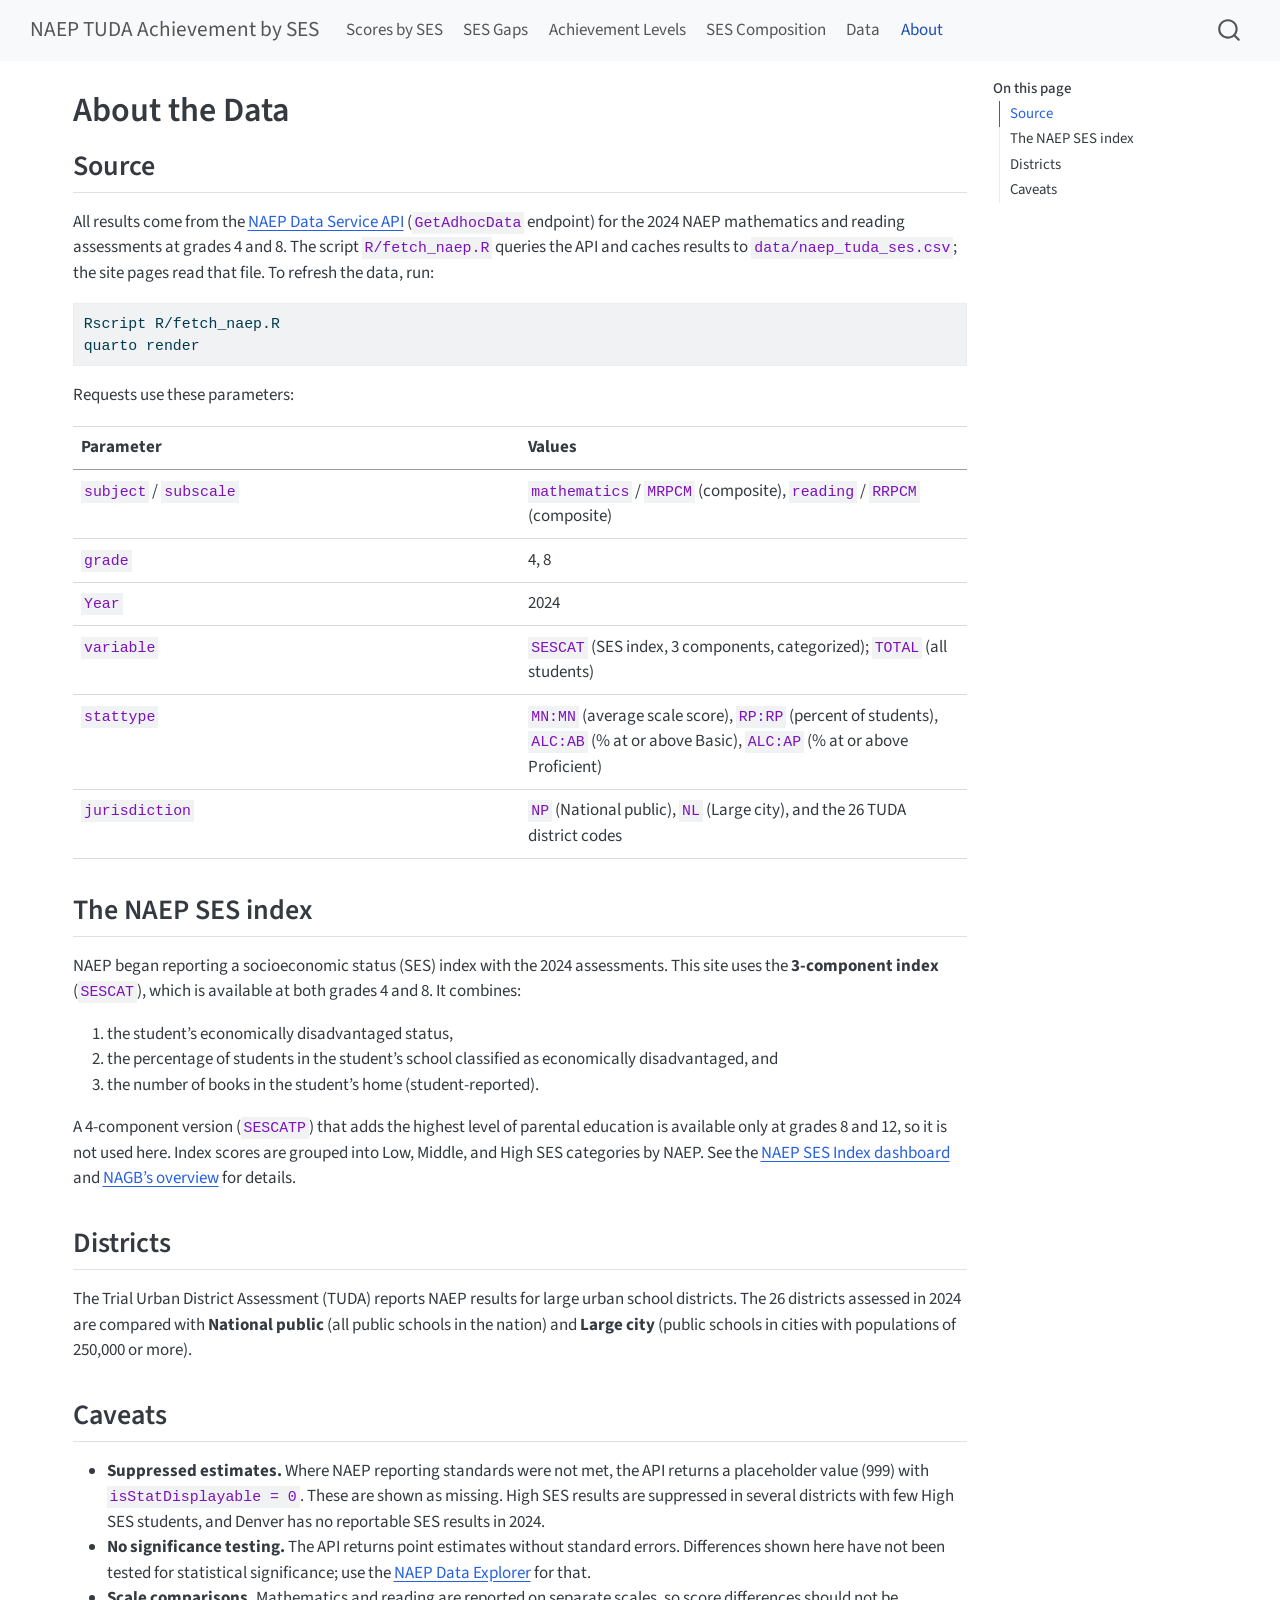
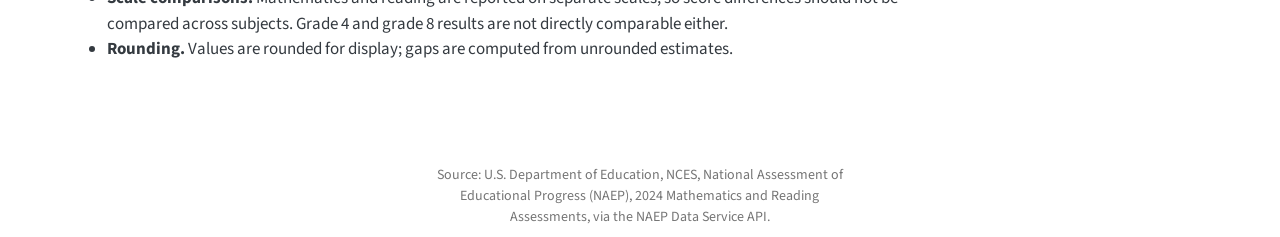
==== about.html @ d7915220 "Built site for gh-pages" ====
<!DOCTYPE html>
<html xmlns="http://www.w3.org/1999/xhtml" lang="en" xml:lang="en"><head>

<meta charset="utf-8">
<meta name="generator" content="quarto-1.10.18">

<meta name="viewport" content="width=device-width, initial-scale=1.0, user-scalable=yes">


<title>About the Data – NAEP TUDA Achievement by SES</title>
<style>
/* Default styles provided by pandoc.
** See https://pandoc.org/MANUAL.html#variables-for-html for config info.
*/
span.smallcaps{font-variant: small-caps;}
div.columns{display: flex; gap: 1.5em;}
div.column{flex: auto;}
@media screen {
div.columns{gap: min(4vw, 1.5em);}
div.column{overflow-x: auto;}
}
div.hanging-indent{margin-left: 1.5em; text-indent: -1.5em;}
ul.task-list{list-style: none;}
ul.task-list li input[type="checkbox"] {
  width: 0.8em;
  margin: 0 0.8em 0.2em -1em; /* quarto-specific, see https://github.com/quarto-dev/quarto-cli/issues/4556 */ 
  vertical-align: middle;
}
/* CSS for syntax highlighting */
html { -webkit-text-size-adjust: 100%; }
pre > code.sourceCode { white-space: pre; position: relative; }
pre > code.sourceCode > span { display: inline-block; line-height: 1.25; }
pre > code.sourceCode > span:empty { height: 1.2em; }
.sourceCode { overflow: visible; }
code.sourceCode > span { color: inherit; text-decoration: inherit; }
div.sourceCode { margin: 1em 0; }
pre.sourceCode { margin: 0; }
@media screen {
div.sourceCode { overflow: auto; }
}
@media print {
pre > code.sourceCode { white-space: pre-wrap; }
pre > code.sourceCode > span { text-indent: -5em; padding-left: 5em; }
}
pre.numberSource code
  { counter-reset: source-line 0; }
pre.numberSource code > span
  { position: relative; left: -4em; counter-increment: source-line; }
pre.numberSource code > span > a:first-child::before
  { content: counter(source-line);
    position: relative; left: -1em; text-align: right; vertical-align: baseline;
    border: none; display: inline-block;
    -webkit-touch-callout: none; -webkit-user-select: none;
    -khtml-user-select: none; -moz-user-select: none;
    -ms-user-select: none; user-select: none;
    padding: 0 4px; width: 4em;
  }
pre.numberSource { margin-left: 3em;  padding-left: 4px; }
div.sourceCode
  {   }
@media screen {
pre > code.sourceCode > span > a:first-child::before { text-decoration: underline; }
}
</style>


<script src="site_libs/quarto-nav/quarto-nav.js"></script>
<script src="site_libs/quarto-nav/headroom.min.js"></script>
<script src="site_libs/clipboard/clipboard.min.js"></script>
<script src="site_libs/quarto-search/autocomplete.umd.js"></script>
<script src="site_libs/quarto-search/fuse.min.js"></script>
<script src="site_libs/quarto-search/quarto-search.js"></script>
<meta name="quarto:offset" content="./">
<script src="site_libs/quarto-html/quarto.js" type="module"></script>
<script src="site_libs/quarto-html/tabsets/tabsets.js" type="module"></script>
<script src="site_libs/quarto-html/popper.min.js"></script>
<script src="site_libs/quarto-html/tippy.umd.min.js"></script>
<script src="site_libs/quarto-html/anchor.min.js"></script>
<link href="site_libs/quarto-html/tippy.css" rel="stylesheet">
<link href="site_libs/quarto-html/quarto-syntax-highlighting-64a204ab8560d761af7679ceaba22944.css" rel="stylesheet" id="quarto-text-highlighting-styles">
<script src="site_libs/bootstrap/bootstrap.min.js"></script>
<link href="site_libs/bootstrap/bootstrap-icons.css" rel="stylesheet">
<link href="site_libs/bootstrap/bootstrap-445b8638c3d06994fee0907d791121c4.min.css" rel="stylesheet" append-hash="true" id="quarto-bootstrap" data-mode="light">
<script id="quarto-search-options" type="application/json">{
  "location": "navbar",
  "copy-button": false,
  "collapse-after": 3,
  "panel-placement": "end",
  "type": "overlay",
  "limit": 50,
  "keyboard-shortcut": [
    "f",
    "/",
    "s"
  ],
  "show-item-context": false,
  "language": {
    "search-no-results-text": "No results",
    "search-matching-documents-text": "matching documents",
    "search-copy-link-title": "Copy link to search",
    "search-hide-matches-text": "Hide additional matches",
    "search-more-match-text": "more match in this document",
    "search-more-matches-text": "more matches in this document",
    "search-clear-button-title": "Clear",
    "search-text-placeholder": "",
    "search-detached-cancel-button-title": "Cancel",
    "search-submit-button-title": "Submit",
    "search-label": "Search"
  }
}</script>


<link rel="stylesheet" href="styles.css">
</head>

<body class="nav-fixed quarto-light">

<div id="quarto-search-results"></div>
  <header id="quarto-header" class="headroom fixed-top">
    <nav class="navbar navbar-expand-lg " data-bs-theme="dark">
      <div class="navbar-container container-fluid">
      <div class="navbar-brand-container mx-auto">
    <a class="navbar-brand" href="./index.html">
    <span class="navbar-title">NAEP TUDA Achievement by SES</span>
    </a>
  </div>
            <div id="quarto-search" class="" title="Search"></div>
          <button class="navbar-toggler" type="button" data-bs-toggle="collapse" data-bs-target="#navbarCollapse" aria-controls="navbarCollapse" role="menu" aria-expanded="false" aria-label="Toggle navigation" onclick="if (window.quartoToggleHeadroom) { window.quartoToggleHeadroom(); }">
  <span class="navbar-toggler-icon"></span>
</button>
          <div class="collapse navbar-collapse" id="navbarCollapse">
            <ul class="navbar-nav navbar-nav-scroll me-auto">
  <li class="nav-item">
    <a class="nav-link" href="./index.html"> 
<span class="menu-text">Scores by SES</span></a>
  </li>  
  <li class="nav-item">
    <a class="nav-link" href="./gaps.html"> 
<span class="menu-text">SES Gaps</span></a>
  </li>  
  <li class="nav-item">
    <a class="nav-link" href="./proficiency.html"> 
<span class="menu-text">Achievement Levels</span></a>
  </li>  
  <li class="nav-item">
    <a class="nav-link" href="./composition.html"> 
<span class="menu-text">SES Composition</span></a>
  </li>  
  <li class="nav-item">
    <a class="nav-link" href="./data.html"> 
<span class="menu-text">Data</span></a>
  </li>  
  <li class="nav-item">
    <a class="nav-link active" href="./about.html" aria-current="page"> 
<span class="menu-text">About</span></a>
  </li>  
</ul>
          </div> <!-- /navcollapse -->
            <div class="quarto-navbar-tools">
</div>
      </div> <!-- /container-fluid -->
    </nav>
</header>
<!-- content -->
<div id="quarto-content" class="quarto-container page-columns page-rows-contents page-layout-full page-navbar">
<!-- sidebar -->
<!-- margin-sidebar -->
    <div id="quarto-margin-sidebar" class="sidebar margin-sidebar">
        <nav id="TOC" role="doc-toc" class="toc-active">
    <h2 id="toc-title">On this page</h2>
   
  <ul>
  <li><a href="#source" id="toc-source" class="nav-link active" data-scroll-target="#source">Source</a></li>
  <li><a href="#the-naep-ses-index" id="toc-the-naep-ses-index" class="nav-link" data-scroll-target="#the-naep-ses-index">The NAEP SES index</a></li>
  <li><a href="#districts" id="toc-districts" class="nav-link" data-scroll-target="#districts">Districts</a></li>
  <li><a href="#caveats" id="toc-caveats" class="nav-link" data-scroll-target="#caveats">Caveats</a></li>
  </ul>
</nav>
    </div>
<!-- main -->
<main class="content column-page-left" id="quarto-document-content">

<header id="title-block-header" class="quarto-title-block default">
<div class="quarto-title">
<h1 class="title">About the Data</h1>
</div>



<div class="quarto-title-meta column-page-left">

    
  
    
  </div>
  


</header>


<section id="source" class="level2">
<h2 class="anchored" data-anchor-id="source">Source</h2>
<p>All results come from the <a href="https://www.nationsreportcard.gov/api_documentation.aspx">NAEP Data Service API</a> (<code>GetAdhocData</code> endpoint) for the 2024 NAEP mathematics and reading assessments at grades 4 and 8. The script <code>R/fetch_naep.R</code> queries the API and caches results to <code>data/naep_tuda_ses.csv</code>; the site pages read that file. To refresh the data, run:</p>
<div class="code-copy-outer-scaffold"><div class="sourceCode" id="cb1"><pre class="sourceCode bash code-with-copy"><code class="sourceCode bash"><span id="cb1-1"><a href="#cb1-1" aria-hidden="true" tabindex="-1"></a><span class="ex">Rscript</span> R/fetch_naep.R</span>
<span id="cb1-2"><a href="#cb1-2" aria-hidden="true" tabindex="-1"></a><span class="ex">quarto</span> render</span></code></pre></div><button title="Copy to Clipboard" class="code-copy-button"><i class="bi"></i></button></div>
<p>Requests use these parameters:</p>
<table class="caption-top table">
<colgroup>
<col style="width: 50%">
<col style="width: 50%">
</colgroup>
<thead>
<tr class="header">
<th>Parameter</th>
<th>Values</th>
</tr>
</thead>
<tbody>
<tr class="odd">
<td><code>subject</code> / <code>subscale</code></td>
<td><code>mathematics</code> / <code>MRPCM</code> (composite), <code>reading</code> / <code>RRPCM</code> (composite)</td>
</tr>
<tr class="even">
<td><code>grade</code></td>
<td>4, 8</td>
</tr>
<tr class="odd">
<td><code>Year</code></td>
<td>2024</td>
</tr>
<tr class="even">
<td><code>variable</code></td>
<td><code>SESCAT</code> (SES index, 3 components, categorized); <code>TOTAL</code> (all students)</td>
</tr>
<tr class="odd">
<td><code>stattype</code></td>
<td><code>MN:MN</code> (average scale score), <code>RP:RP</code> (percent of students), <code>ALC:AB</code> (% at or above Basic), <code>ALC:AP</code> (% at or above Proficient)</td>
</tr>
<tr class="even">
<td><code>jurisdiction</code></td>
<td><code>NP</code> (National public), <code>NL</code> (Large city), and the 26 TUDA district codes</td>
</tr>
</tbody>
</table>
</section>
<section id="the-naep-ses-index" class="level2">
<h2 class="anchored" data-anchor-id="the-naep-ses-index">The NAEP SES index</h2>
<p>NAEP began reporting a socioeconomic status (SES) index with the 2024 assessments. This site uses the <strong>3-component index</strong> (<code>SESCAT</code>), which is available at both grades 4 and 8. It combines:</p>
<ol type="1">
<li>the student’s economically disadvantaged status,</li>
<li>the percentage of students in the student’s school classified as economically disadvantaged, and</li>
<li>the number of books in the student’s home (student-reported).</li>
</ol>
<p>A 4-component version (<code>SESCATP</code>) that adds the highest level of parental education is available only at grades 8 and 12, so it is not used here. Index scores are grouped into Low, Middle, and High SES categories by NAEP. See the <a href="https://www.nationsreportcard.gov/dashboards/sesindex/">NAEP SES Index dashboard</a> and <a href="https://nagb.gov/naep/the-2024-nations-report-card/ses-on-nations-report-card.html">NAGB’s overview</a> for details.</p>
</section>
<section id="districts" class="level2">
<h2 class="anchored" data-anchor-id="districts">Districts</h2>
<p>The Trial Urban District Assessment (TUDA) reports NAEP results for large urban school districts. The 26 districts assessed in 2024 are compared with <strong>National public</strong> (all public schools in the nation) and <strong>Large city</strong> (public schools in cities with populations of 250,000 or more).</p>
</section>
<section id="caveats" class="level2">
<h2 class="anchored" data-anchor-id="caveats">Caveats</h2>
<ul>
<li><strong>Suppressed estimates.</strong> Where NAEP reporting standards were not met, the API returns a placeholder value (999) with <code>isStatDisplayable = 0</code>. These are shown as missing. High SES results are suppressed in several districts with few High SES students, and Denver has no reportable SES results in 2024.</li>
<li><strong>No significance testing.</strong> The API returns point estimates without standard errors. Differences shown here have not been tested for statistical significance; use the <a href="https://www.nationsreportcard.gov/ndecore/xplore/NDE">NAEP Data Explorer</a> for that.</li>
<li><strong>Scale comparisons.</strong> Mathematics and reading are reported on separate scales, so score differences should not be compared across subjects. Grade 4 and grade 8 results are not directly comparable either.</li>
<li><strong>Rounding.</strong> Values are rounded for display; gaps are computed from unrounded estimates.</li>
</ul>


</section>

</main> <!-- /main -->
<script id="quarto-html-after-body" type="application/javascript">
  window.document.addEventListener("DOMContentLoaded", function (event) {
    const icon = "";
    const anchorJS = new window.AnchorJS();
    anchorJS.options = {
      placement: 'right',
      icon: icon
    };
    anchorJS.add('.anchored');
    const isCodeAnnotation = (el) => {
      for (const clz of el.classList) {
        if (clz.startsWith('code-annotation-')) {                     
          return true;
        }
      }
      return false;
    }
    const onCopySuccess = function(e) {
      // button target
      const button = e.trigger;
      // don't keep focus
      button.blur();
      // flash "checked"
      button.classList.add('code-copy-button-checked');
      var currentTitle = button.getAttribute("title");
      button.setAttribute("title", "Copied!");
      let tooltip;
      if (window.bootstrap) {
        button.setAttribute("data-bs-toggle", "tooltip");
        button.setAttribute("data-bs-placement", "left");
        button.setAttribute("data-bs-title", "Copied!");
        tooltip = new bootstrap.Tooltip(button, 
          { trigger: "manual", 
            customClass: "code-copy-button-tooltip",
            offset: [0, -8]});
        tooltip.show();    
      }
      setTimeout(function() {
        if (tooltip) {
          tooltip.hide();
          button.removeAttribute("data-bs-title");
          button.removeAttribute("data-bs-toggle");
          button.removeAttribute("data-bs-placement");
        }
        button.setAttribute("title", currentTitle);
        button.classList.remove('code-copy-button-checked');
      }, 1000);
      // clear code selection
      e.clearSelection();
    }
    const getTextToCopy = function(trigger) {
      const outerScaffold = trigger.parentElement.cloneNode(true);
      const codeEl = outerScaffold.querySelector('code');
      for (const childEl of codeEl.children) {
        if (isCodeAnnotation(childEl)) {
          childEl.remove();
        }
      }
      return codeEl.innerText;
    }
    const clipboard = new window.ClipboardJS('.code-copy-button:not([data-in-quarto-modal])', {
      text: getTextToCopy
    });
    clipboard.on('success', onCopySuccess);
    if (window.document.getElementById('quarto-embedded-source-code-modal')) {
      const clipboardModal = new window.ClipboardJS('.code-copy-button[data-in-quarto-modal]', {
        text: getTextToCopy,
        container: window.document.getElementById('quarto-embedded-source-code-modal')
      });
      clipboardModal.on('success', onCopySuccess);
    }
      var localhostRegex = new RegExp(/^(?:http|https):\/\/localhost\:?[0-9]*\//);
      var mailtoRegex = new RegExp(/^mailto:/);
        var filterRegex = new RegExp("https:\/\/DavidBamat\.github\.io\/TUDAs-SES\/");
      var isInternal = (href) => {
          return filterRegex.test(href) || localhostRegex.test(href) || mailtoRegex.test(href);
      }
      // Inspect non-navigation links and adorn them if external
     var links = window.document.querySelectorAll('a[href]:not(.nav-link):not(.navbar-brand):not(.toc-action):not(.sidebar-link):not(.sidebar-item-toggle):not(.pagination-link):not(.no-external):not([aria-hidden]):not(.dropdown-item):not(.quarto-navigation-tool):not(.about-link)');
      for (var i=0; i<links.length; i++) {
        const link = links[i];
        if (!isInternal(link.href)) {
          // undo the damage that might have been done by quarto-nav.js in the case of
          // links that we want to consider external
          if (link.dataset.originalHref !== undefined) {
            link.href = link.dataset.originalHref;
          }
        }
      }
    function tippyHover(el, contentFn, onTriggerFn, onUntriggerFn) {
      const config = {
        allowHTML: true,
        maxWidth: 500,
        delay: 100,
        arrow: false,
        appendTo: function(el) {
            return el.parentElement;
        },
        interactive: true,
        interactiveBorder: 10,
        theme: 'quarto',
        placement: 'bottom-start',
      };
      if (contentFn) {
        config.content = contentFn;
      }
      if (onTriggerFn) {
        config.onTrigger = onTriggerFn;
      }
      if (onUntriggerFn) {
        config.onUntrigger = onUntriggerFn;
      }
      window.tippy(el, config); 
    }
    const noterefs = window.document.querySelectorAll('a[role="doc-noteref"]');
    for (var i=0; i<noterefs.length; i++) {
      const ref = noterefs[i];
      tippyHover(ref, function() {
        // use id or data attribute instead here
        let href = ref.getAttribute('data-footnote-href') || ref.getAttribute('href');
        try { href = new URL(href).hash; } catch {}
        const id = href.replace(/^#\/?/, "");
        const note = window.document.getElementById(id);
        if (note) {
          return note.innerHTML;
        } else {
          return "";
        }
      });
    }
    const xrefs = window.document.querySelectorAll('a.quarto-xref');
    const processXRef = (id, note) => {
      // Strip column container classes
      const stripColumnClz = (el) => {
        el.classList.remove("page-full", "page-columns");
        if (el.children) {
          for (const child of el.children) {
            stripColumnClz(child);
          }
        }
      }
      stripColumnClz(note)
      if (id === null || id.startsWith('sec-')) {
        // Special case sections, only their first couple elements
        const container = document.createElement("div");
        if (note.children && note.children.length > 2) {
          container.appendChild(note.children[0].cloneNode(true));
          for (let i = 1; i < note.children.length; i++) {
            const child = note.children[i];
            if (child.tagName === "P" && child.innerText === "") {
              continue;
            } else {
              container.appendChild(child.cloneNode(true));
              break;
            }
          }
          if (window.Quarto?.typesetMath) {
            window.Quarto.typesetMath(container);
          }
          return container.innerHTML
        } else {
          if (window.Quarto?.typesetMath) {
            window.Quarto.typesetMath(note);
          }
          return note.innerHTML;
        }
      } else {
        // Remove any anchor links if they are present
        const anchorLink = note.querySelector('a.anchorjs-link');
        if (anchorLink) {
          anchorLink.remove();
        }
        if (window.Quarto?.typesetMath) {
          window.Quarto.typesetMath(note);
        }
        if (note.classList.contains("callout")) {
          return note.outerHTML;
        } else {
          return note.innerHTML;
        }
      }
    }
    for (var i=0; i<xrefs.length; i++) {
      const xref = xrefs[i];
      tippyHover(xref, undefined, function(instance) {
        instance.disable();
        let url = xref.getAttribute('href');
        let hash = undefined; 
        if (url.startsWith('#')) {
          hash = url;
        } else {
          try { hash = new URL(url).hash; } catch {}
        }
        if (hash) {
          const id = hash.replace(/^#\/?/, "");
          const note = window.document.getElementById(id);
          if (note !== null) {
            try {
              const html = processXRef(id, note.cloneNode(true));
              instance.setContent(html);
            } finally {
              instance.enable();
              instance.show();
            }
          } else {
            // See if we can fetch this
            fetch(url.split('#')[0])
            .then(res => res.text())
            .then(html => {
              const parser = new DOMParser();
              const htmlDoc = parser.parseFromString(html, "text/html");
              const note = htmlDoc.getElementById(id);
              if (note !== null) {
                const html = processXRef(id, note);
                instance.setContent(html);
              } 
            }).finally(() => {
              instance.enable();
              instance.show();
            });
          }
        } else {
          // See if we can fetch a full url (with no hash to target)
          // This is a special case and we should probably do some content thinning / targeting
          fetch(url)
          .then(res => res.text())
          .then(html => {
            const parser = new DOMParser();
            const htmlDoc = parser.parseFromString(html, "text/html");
            const note = htmlDoc.querySelector('main.content');
            if (note !== null) {
              // This should only happen for chapter cross references
              // (since there is no id in the URL)
              // remove the first header
              if (note.children.length > 0 && note.children[0].tagName === "HEADER") {
                note.children[0].remove();
              }
              const html = processXRef(null, note);
              instance.setContent(html);
            } 
          }).finally(() => {
            instance.enable();
            instance.show();
          });
        }
      }, function(instance) {
      });
    }
        let selectedAnnoteEl;
        const selectorForAnnotation = ( cell, annotation) => {
          let cellAttr = 'data-code-cell="' + cell + '"';
          let lineAttr = 'data-code-annotation="' +  annotation + '"';
          const selector = 'span[' + cellAttr + '][' + lineAttr + ']';
          return selector;
        }
        const selectCodeLines = (annoteEl) => {
          const doc = window.document;
          const targetCell = annoteEl.getAttribute("data-target-cell");
          const targetAnnotation = annoteEl.getAttribute("data-target-annotation");
          const annoteSpan = window.document.querySelector(selectorForAnnotation(targetCell, targetAnnotation));
          const lines = annoteSpan.getAttribute("data-code-lines").split(",");
          const lineIds = lines.map((line) => {
            return targetCell + "-" + line;
          })
          let top = null;
          let height = null;
          let parent = null;
          if (lineIds.length > 0) {
              //compute the position of the single el (top and bottom and make a div)
              const el = window.document.getElementById(lineIds[0]);
              top = el.offsetTop;
              height = el.offsetHeight;
              parent = el.parentElement.parentElement;
            if (lineIds.length > 1) {
              const lastEl = window.document.getElementById(lineIds[lineIds.length - 1]);
              const bottom = lastEl.offsetTop + lastEl.offsetHeight;
              height = bottom - top;
            }
            if (top !== null && height !== null && parent !== null) {
              // cook up a div (if necessary) and position it 
              let div = window.document.getElementById("code-annotation-line-highlight");
              if (div === null) {
                div = window.document.createElement("div");
                div.setAttribute("id", "code-annotation-line-highlight");
                div.style.position = 'absolute';
                parent.appendChild(div);
              }
              div.style.top = top - 2 + "px";
              div.style.height = height + 4 + "px";
              div.style.left = 0;
              let gutterDiv = window.document.getElementById("code-annotation-line-highlight-gutter");
              if (gutterDiv === null) {
                gutterDiv = window.document.createElement("div");
                gutterDiv.setAttribute("id", "code-annotation-line-highlight-gutter");
                gutterDiv.style.position = 'absolute';
                const codeCell = window.document.getElementById(targetCell);
                const gutter = codeCell.querySelector('.code-annotation-gutter');
                gutter.appendChild(gutterDiv);
              }
              gutterDiv.style.top = top - 2 + "px";
              gutterDiv.style.height = height + 4 + "px";
            }
            selectedAnnoteEl = annoteEl;
          }
        };
        const unselectCodeLines = () => {
          const elementsIds = ["code-annotation-line-highlight", "code-annotation-line-highlight-gutter"];
          elementsIds.forEach((elId) => {
            const div = window.document.getElementById(elId);
            if (div) {
              div.remove();
            }
          });
          selectedAnnoteEl = undefined;
        };
          // Handle positioning of the toggle
      window.addEventListener(
        "resize",
        throttle(() => {
          elRect = undefined;
          if (selectedAnnoteEl) {
            selectCodeLines(selectedAnnoteEl);
          }
        }, 10)
      );
      function throttle(fn, ms) {
      let throttle = false;
      let timer;
        return (...args) => {
          if(!throttle) { // first call gets through
              fn.apply(this, args);
              throttle = true;
          } else { // all the others get throttled
              if(timer) clearTimeout(timer); // cancel #2
              timer = setTimeout(() => {
                fn.apply(this, args);
                timer = throttle = false;
              }, ms);
          }
        };
      }
        // Attach click handler to the DT
        const annoteDls = window.document.querySelectorAll('dt[data-target-cell]');
        for (const annoteDlNode of annoteDls) {
          annoteDlNode.addEventListener('click', (event) => {
            const clickedEl = event.target;
            if (clickedEl !== selectedAnnoteEl) {
              unselectCodeLines();
              const activeEl = window.document.querySelector('dt[data-target-cell].code-annotation-active');
              if (activeEl) {
                activeEl.classList.remove('code-annotation-active');
              }
              selectCodeLines(clickedEl);
              clickedEl.classList.add('code-annotation-active');
            } else {
              // Unselect the line
              unselectCodeLines();
              clickedEl.classList.remove('code-annotation-active');
            }
          });
        }
    const findCites = (el) => {
      const parentEl = el.parentElement;
      if (parentEl) {
        const cites = parentEl.dataset.cites;
        if (cites) {
          return {
            el,
            cites: cites.split(' ')
          };
        } else {
          return findCites(el.parentElement)
        }
      } else {
        return undefined;
      }
    };
    var bibliorefs = window.document.querySelectorAll('a[role="doc-biblioref"]');
    for (var i=0; i<bibliorefs.length; i++) {
      const ref = bibliorefs[i];
      const citeInfo = findCites(ref);
      if (citeInfo) {
        tippyHover(citeInfo.el, function() {
          var popup = window.document.createElement('div');
          citeInfo.cites.forEach(function(cite) {
            var citeDiv = window.document.createElement('div');
            citeDiv.classList.add('hanging-indent');
            citeDiv.classList.add('csl-entry');
            var biblioDiv = window.document.getElementById('ref-' + cite);
            if (biblioDiv) {
              citeDiv.innerHTML = biblioDiv.innerHTML;
            }
            popup.appendChild(citeDiv);
          });
          return popup.innerHTML;
        });
      }
    }
  });
  </script>
</div> <!-- /content -->
<footer class="footer">
  <div class="nav-footer">
    <div class="nav-footer-left">
      &nbsp;
    </div>   
    <div class="nav-footer-center">
<p>Source: U.S. Department of Education, NCES, National Assessment of Educational Progress (NAEP), 2024 Mathematics and Reading Assessments, via the NAEP Data Service API.</p>
</div>
    <div class="nav-footer-right">
      &nbsp;
    </div>
  </div>
</footer>




</body></html>
---- site_libs/quarto-html/tippy.css ----
.tippy-box[data-animation=fade][data-state=hidden]{opacity:0}[data-tippy-root]{max-width:calc(100vw - 10px)}.tippy-box{position:relative;background-color:#333;color:#fff;border-radius:4px;font-size:14px;line-height:1.4;white-space:normal;outline:0;transition-property:transform,visibility,opacity}.tippy-box[data-placement^=top]>.tippy-arrow{bottom:0}.tippy-box[data-placement^=top]>.tippy-arrow:before{bottom:-7px;left:0;border-width:8px 8px 0;border-top-color:initial;transform-origin:center top}.tippy-box[data-placement^=bottom]>.tippy-arrow{top:0}.tippy-box[data-placement^=bottom]>.tippy-arrow:before{top:-7px;left:0;border-width:0 8px 8px;border-bottom-color:initial;transform-origin:center bottom}.tippy-box[data-placement^=left]>.tippy-arrow{right:0}.tippy-box[data-placement^=left]>.tippy-arrow:before{border-width:8px 0 8px 8px;border-left-color:initial;right:-7px;transform-origin:center left}.tippy-box[data-placement^=right]>.tippy-arrow{left:0}.tippy-box[data-placement^=right]>.tippy-arrow:before{left:-7px;border-width:8px 8px 8px 0;border-right-color:initial;transform-origin:center right}.tippy-box[data-inertia][data-state=visible]{transition-timing-function:cubic-bezier(.54,1.5,.38,1.11)}.tippy-arrow{width:16px;height:16px;color:#333}.tippy-arrow:before{content:"";position:absolute;border-color:transparent;border-style:solid}.tippy-content{position:relative;padding:5px 9px;z-index:1}
---- site_libs/quarto-html/quarto-syntax-highlighting-64a204ab8560d761af7679ceaba22944.css ----
/* quarto syntax highlight colors */
:root {
  --quarto-hl-ot-color: #003B4F;
  --quarto-hl-at-color: #657422;
  --quarto-hl-ss-color: #20794D;
  --quarto-hl-an-color: #5E5E5E;
  --quarto-hl-fu-color: #4758AB;
  --quarto-hl-st-color: #20794D;
  --quarto-hl-cf-color: #003B4F;
  --quarto-hl-op-color: #5E5E5E;
  --quarto-hl-er-color: #AD0000;
  --quarto-hl-bn-color: #AD0000;
  --quarto-hl-al-color: #AD0000;
  --quarto-hl-va-color: #111111;
  --quarto-hl-bu-color: inherit;
  --quarto-hl-ex-color: inherit;
  --quarto-hl-pp-color: #AD0000;
  --quarto-hl-in-color: #5E5E5E;
  --quarto-hl-vs-color: #20794D;
  --quarto-hl-wa-color: #5E5E5E;
  --quarto-hl-do-color: #5E5E5E;
  --quarto-hl-im-color: #00769E;
  --quarto-hl-ch-color: #20794D;
  --quarto-hl-dt-color: #AD0000;
  --quarto-hl-fl-color: #AD0000;
  --quarto-hl-co-color: #5E5E5E;
  --quarto-hl-cv-color: #5E5E5E;
  --quarto-hl-cn-color: #8f5902;
  --quarto-hl-sc-color: #5E5E5E;
  --quarto-hl-dv-color: #AD0000;
  --quarto-hl-kw-color: #003B4F;
}

/* other quarto variables */
:root {
  --quarto-font-monospace: SFMono-Regular, Menlo, Monaco, Consolas, "Liberation Mono", "Courier New", monospace;
}

/* syntax highlight based on Pandoc's rules */
pre > code.sourceCode > span {
  color: #003B4F;
}

code.sourceCode > span {
  color: #003B4F;
}

div.sourceCode,
div.sourceCode pre.sourceCode {
  color: #003B4F;
}

/* Normal */
code span {
  color: #003B4F;
}

/* Alert */
code span.al {
  color: #AD0000;
  font-style: inherit;
}

/* Annotation */
code span.an {
  color: #5E5E5E;
  font-style: inherit;
}

/* Attribute */
code span.at {
  color: #657422;
  font-style: inherit;
}

/* BaseN */
code span.bn {
  color: #AD0000;
  font-style: inherit;
}

/* BuiltIn */
code span.bu {
  font-style: inherit;
}

/* ControlFlow */
code span.cf {
  color: #003B4F;
  font-weight: bold;
  font-style: inherit;
}

/* Char */
code span.ch {
  color: #20794D;
  font-style: inherit;
}

/* Constant */
code span.cn {
  color: #8f5902;
  font-style: inherit;
}

/* Comment */
code span.co {
  color: #5E5E5E;
  font-style: inherit;
}

/* CommentVar */
code span.cv {
  color: #5E5E5E;
  font-style: italic;
}

/* Documentation */
code span.do {
  color: #5E5E5E;
  font-style: italic;
}

/* DataType */
code span.dt {
  color: #AD0000;
  font-style: inherit;
}

/* DecVal */
code span.dv {
  color: #AD0000;
  font-style: inherit;
}

/* Error */
code span.er {
  color: #AD0000;
  font-style: inherit;
}

/* Extension */
code span.ex {
  font-style: inherit;
}

/* Float */
code span.fl {
  color: #AD0000;
  font-style: inherit;
}

/* Function */
code span.fu {
  color: #4758AB;
  font-style: inherit;
}

/* Import */
code span.im {
  color: #00769E;
  font-style: inherit;
}

/* Information */
code span.in {
  color: #5E5E5E;
  font-style: inherit;
}

/* Keyword */
code span.kw {
  color: #003B4F;
  font-weight: bold;
  font-style: inherit;
}

/* Operator */
code span.op {
  color: #5E5E5E;
  font-style: inherit;
}

/* Other */
code span.ot {
  color: #003B4F;
  font-style: inherit;
}

/* Preprocessor */
code span.pp {
  color: #AD0000;
  font-style: inherit;
}

/* SpecialChar */
code span.sc {
  color: #5E5E5E;
  font-style: inherit;
}

/* SpecialString */
code span.ss {
  color: #20794D;
  font-style: inherit;
}

/* String */
code span.st {
  color: #20794D;
  font-style: inherit;
}

/* Variable */
code span.va {
  color: #111111;
  font-style: inherit;
}

/* VerbatimString */
code span.vs {
  color: #20794D;
  font-style: inherit;
}

/* Warning */
code span.wa {
  color: #5E5E5E;
  font-style: italic;
}

.prevent-inlining {
  content: "</";
}

/*# sourceMappingURL=9d8d5bb603a83b8298b89080a598c93b.css.map */
---- styles.css ----
/* css styles */
.plotly .ytick text { font-variant-numeric: normal; }
.panel-tabset .nav-link { font-size: 0.95rem; }
.page-footer { font-size: 0.8rem; }
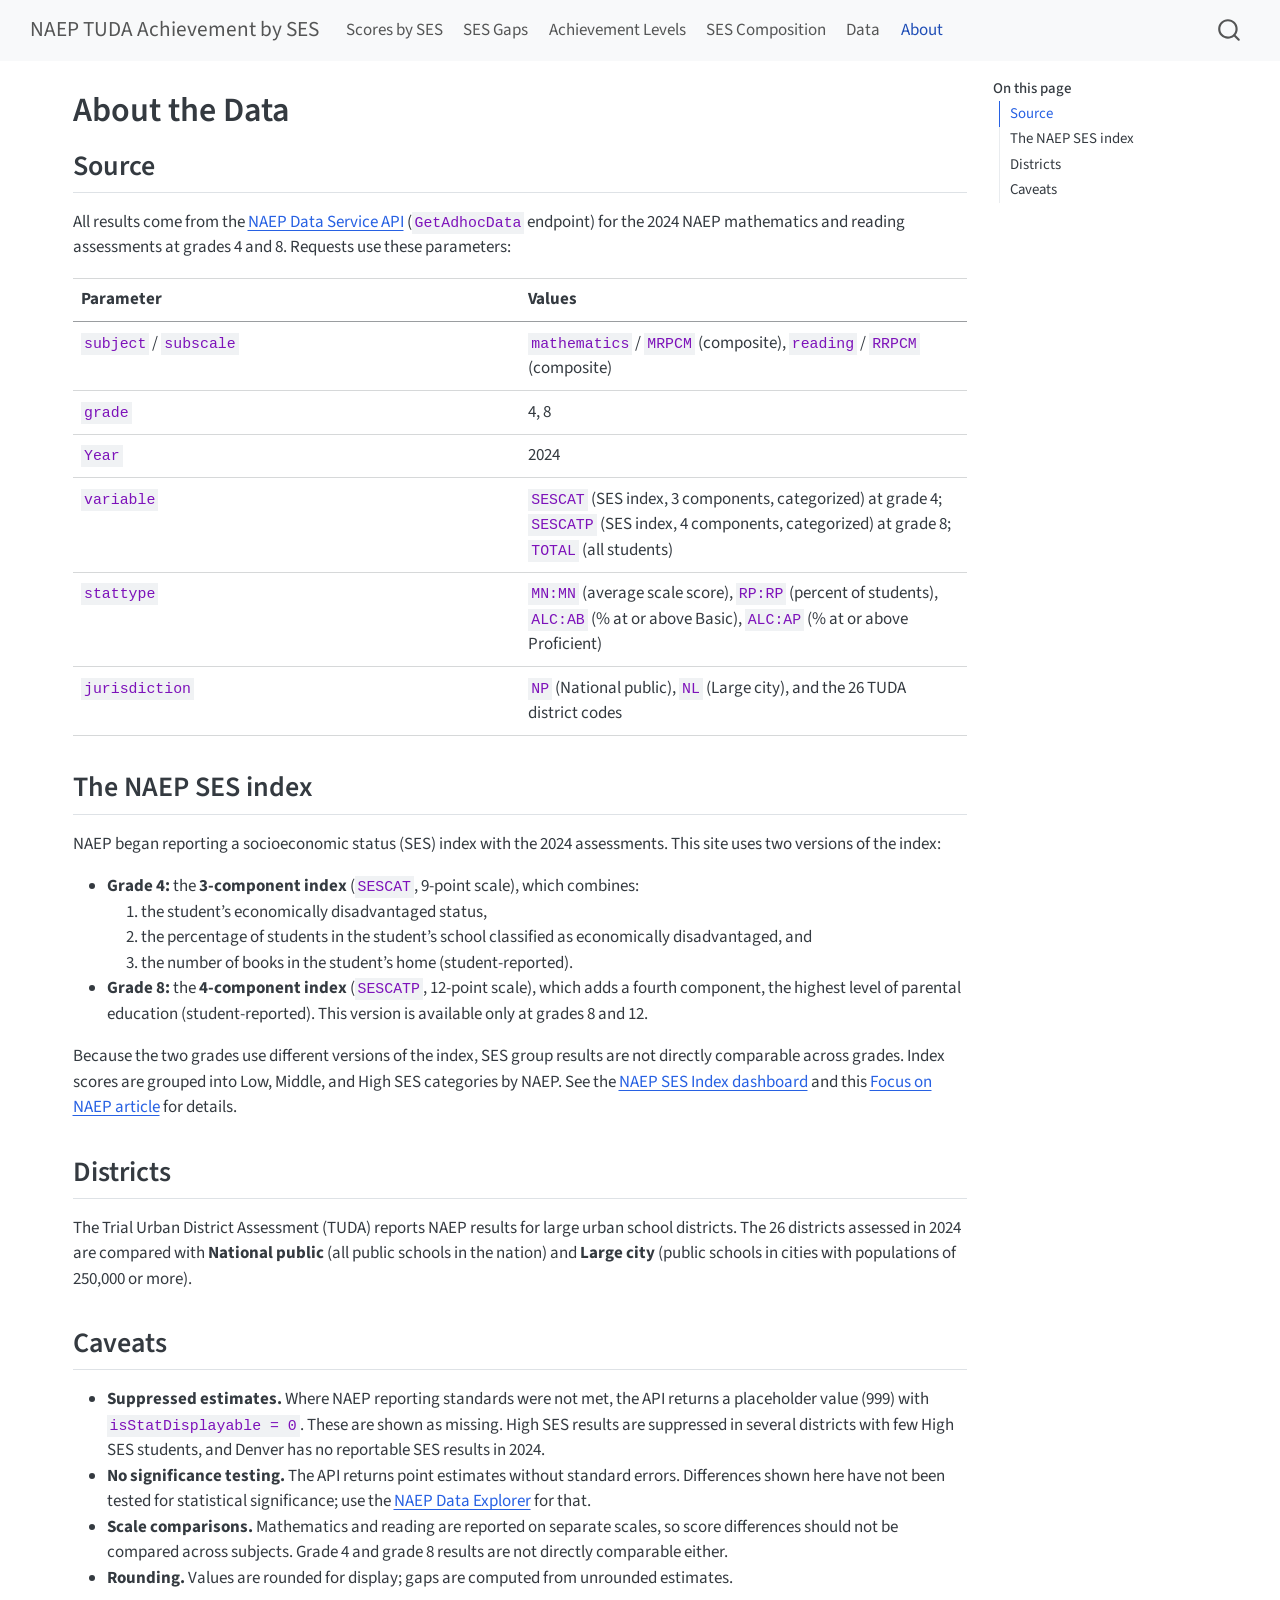
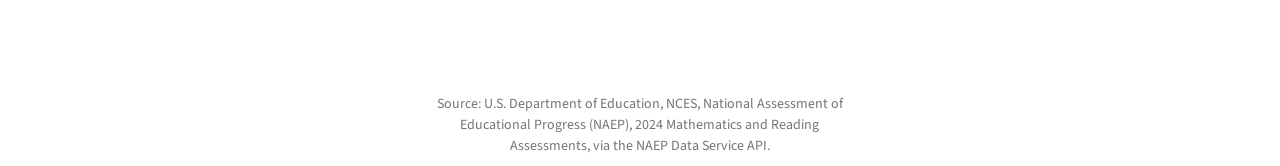
==== commit 9240ebad: "Built site for gh-pages" ====
--- a/about.html
+++ b/about.html
@@ -25,41 +25,6 @@
   width: 0.8em;
   margin: 0 0.8em 0.2em -1em; /* quarto-specific, see https://github.com/quarto-dev/quarto-cli/issues/4556 */ 
   vertical-align: middle;
-}
-/* CSS for syntax highlighting */
-html { -webkit-text-size-adjust: 100%; }
-pre > code.sourceCode { white-space: pre; position: relative; }
-pre > code.sourceCode > span { display: inline-block; line-height: 1.25; }
-pre > code.sourceCode > span:empty { height: 1.2em; }
-.sourceCode { overflow: visible; }
-code.sourceCode > span { color: inherit; text-decoration: inherit; }
-div.sourceCode { margin: 1em 0; }
-pre.sourceCode { margin: 0; }
-@media screen {
-div.sourceCode { overflow: auto; }
-}
-@media print {
-pre > code.sourceCode { white-space: pre-wrap; }
-pre > code.sourceCode > span { text-indent: -5em; padding-left: 5em; }
-}
-pre.numberSource code
-  { counter-reset: source-line 0; }
-pre.numberSource code > span
-  { position: relative; left: -4em; counter-increment: source-line; }
-pre.numberSource code > span > a:first-child::before
-  { content: counter(source-line);
-    position: relative; left: -1em; text-align: right; vertical-align: baseline;
-    border: none; display: inline-block;
-    -webkit-touch-callout: none; -webkit-user-select: none;
-    -khtml-user-select: none; -moz-user-select: none;
-    -ms-user-select: none; user-select: none;
-    padding: 0 4px; width: 4em;
-  }
-pre.numberSource { margin-left: 3em;  padding-left: 4px; }
-div.sourceCode
-  {   }
-@media screen {
-pre > code.sourceCode > span > a:first-child::before { text-decoration: underline; }
 }
 </style>
 
@@ -201,10 +166,7 @@
 
 <section id="source" class="level2">
 <h2 class="anchored" data-anchor-id="source">Source</h2>
-<p>All results come from the <a href="https://www.nationsreportcard.gov/api_documentation.aspx">NAEP Data Service API</a> (<code>GetAdhocData</code> endpoint) for the 2024 NAEP mathematics and reading assessments at grades 4 and 8. The script <code>R/fetch_naep.R</code> queries the API and caches results to <code>data/naep_tuda_ses.csv</code>; the site pages read that file. To refresh the data, run:</p>
-<div class="code-copy-outer-scaffold"><div class="sourceCode" id="cb1"><pre class="sourceCode bash code-with-copy"><code class="sourceCode bash"><span id="cb1-1"><a href="#cb1-1" aria-hidden="true" tabindex="-1"></a><span class="ex">Rscript</span> R/fetch_naep.R</span>
-<span id="cb1-2"><a href="#cb1-2" aria-hidden="true" tabindex="-1"></a><span class="ex">quarto</span> render</span></code></pre></div><button title="Copy to Clipboard" class="code-copy-button"><i class="bi"></i></button></div>
-<p>Requests use these parameters:</p>
+<p>All results come from the <a href="https://www.nationsreportcard.gov/api_documentation.aspx">NAEP Data Service API</a> (<code>GetAdhocData</code> endpoint) for the 2024 NAEP mathematics and reading assessments at grades 4 and 8. Requests use these parameters:</p>
 <table class="caption-top table">
 <colgroup>
 <col style="width: 50%">
@@ -231,7 +193,7 @@
 </tr>
 <tr class="even">
 <td><code>variable</code></td>
-<td><code>SESCAT</code> (SES index, 3 components, categorized); <code>TOTAL</code> (all students)</td>
+<td><code>SESCAT</code> (SES index, 3 components, categorized) at grade 4; <code>SESCATP</code> (SES index, 4 components, categorized) at grade 8; <code>TOTAL</code> (all students)</td>
 </tr>
 <tr class="odd">
 <td><code>stattype</code></td>
@@ -246,13 +208,17 @@
 </section>
 <section id="the-naep-ses-index" class="level2">
 <h2 class="anchored" data-anchor-id="the-naep-ses-index">The NAEP SES index</h2>
-<p>NAEP began reporting a socioeconomic status (SES) index with the 2024 assessments. This site uses the <strong>3-component index</strong> (<code>SESCAT</code>), which is available at both grades 4 and 8. It combines:</p>
+<p>NAEP began reporting a socioeconomic status (SES) index with the 2024 assessments. This site uses two versions of the index:</p>
+<ul>
+<li><strong>Grade 4:</strong> the <strong>3-component index</strong> (<code>SESCAT</code>, 9-point scale), which combines:
 <ol type="1">
 <li>the student’s economically disadvantaged status,</li>
 <li>the percentage of students in the student’s school classified as economically disadvantaged, and</li>
 <li>the number of books in the student’s home (student-reported).</li>
-</ol>
-<p>A 4-component version (<code>SESCATP</code>) that adds the highest level of parental education is available only at grades 8 and 12, so it is not used here. Index scores are grouped into Low, Middle, and High SES categories by NAEP. See the <a href="https://www.nationsreportcard.gov/dashboards/sesindex/">NAEP SES Index dashboard</a> and <a href="https://nagb.gov/naep/the-2024-nations-report-card/ses-on-nations-report-card.html">NAGB’s overview</a> for details.</p>
+</ol></li>
+<li><strong>Grade 8:</strong> the <strong>4-component index</strong> (<code>SESCATP</code>, 12-point scale), which adds a fourth component, the highest level of parental education (student-reported). This version is available only at grades 8 and 12.</li>
+</ul>
+<p>Because the two grades use different versions of the index, SES group results are not directly comparable across grades. Index scores are grouped into Low, Middle, and High SES categories by NAEP. See the <a href="https://www.nationsreportcard.gov/dashboards/sesindex/">NAEP SES Index dashboard</a> and this <a href="https://www.nationsreportcard.gov/focus_on_naep/articles/#/ses">Focus on NAEP article</a> for details.</p>
 </section>
 <section id="districts" class="level2">
 <h2 class="anchored" data-anchor-id="districts">Districts</h2>
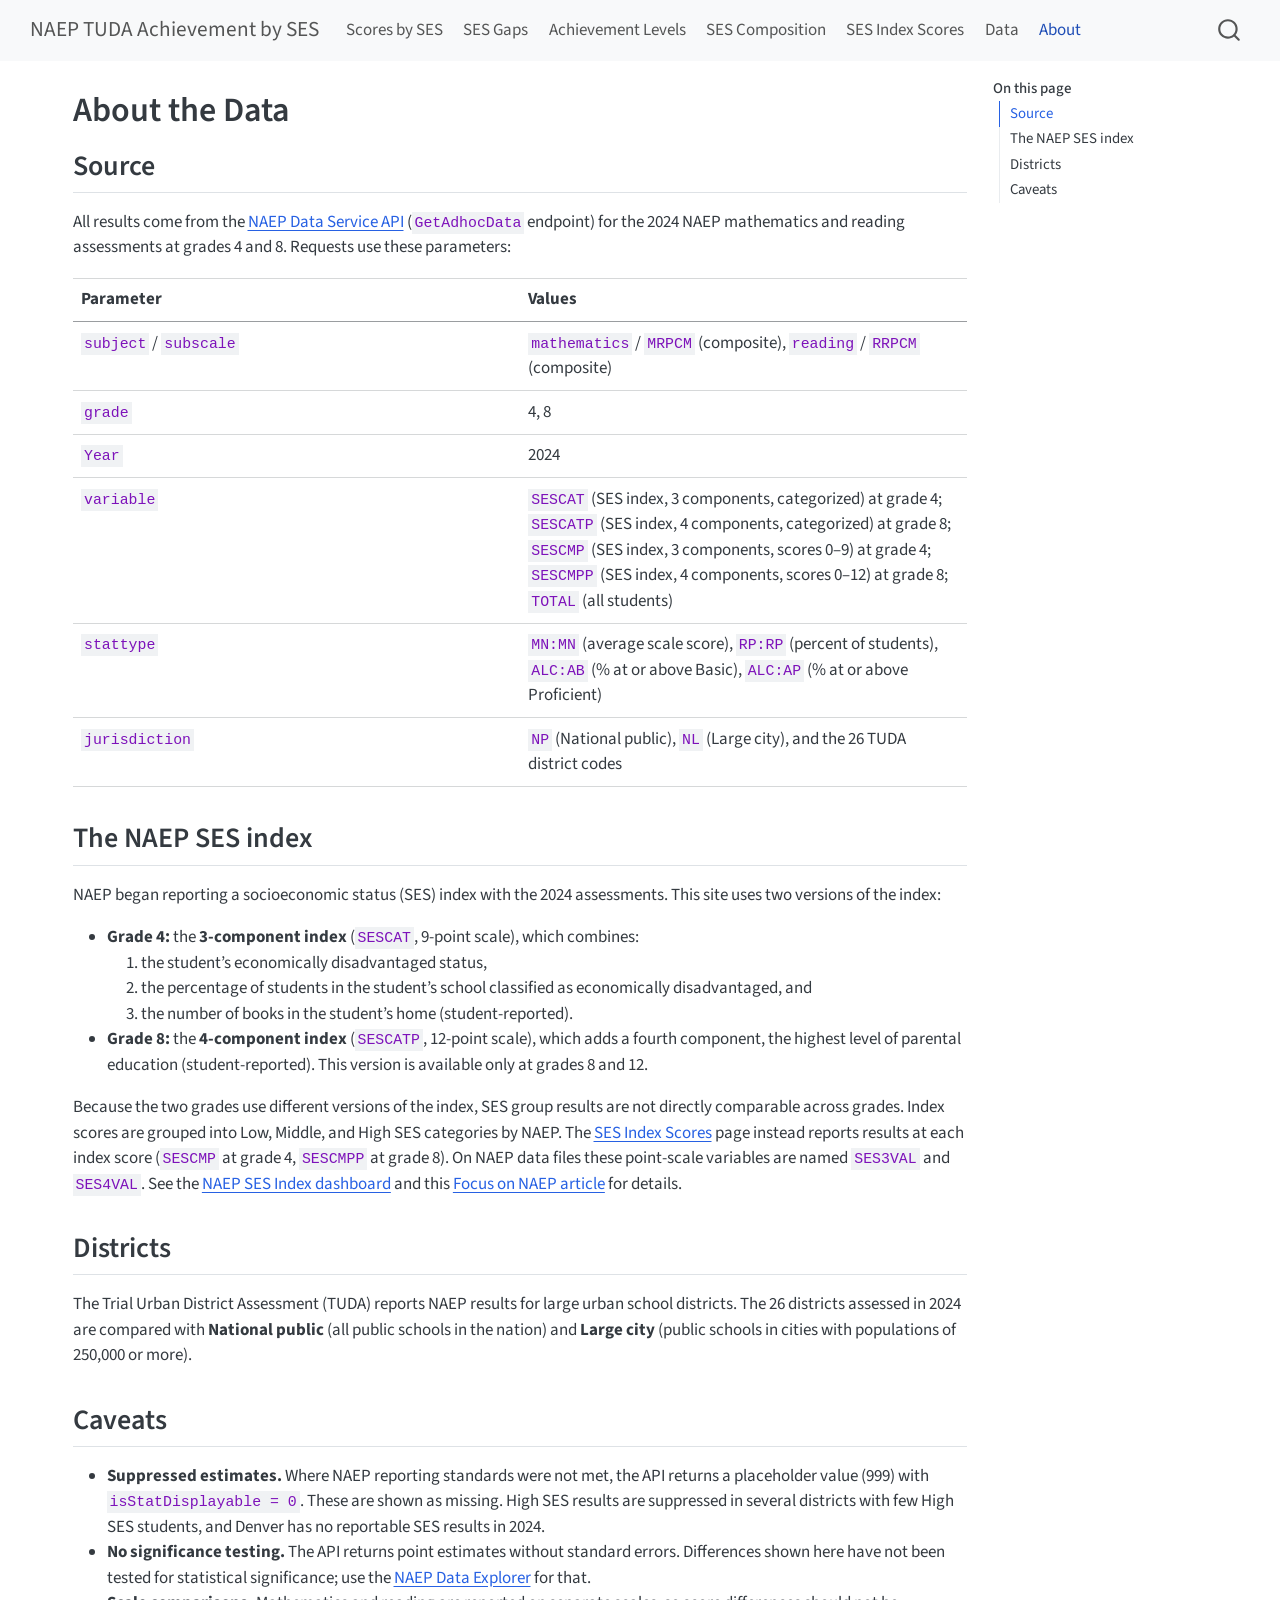
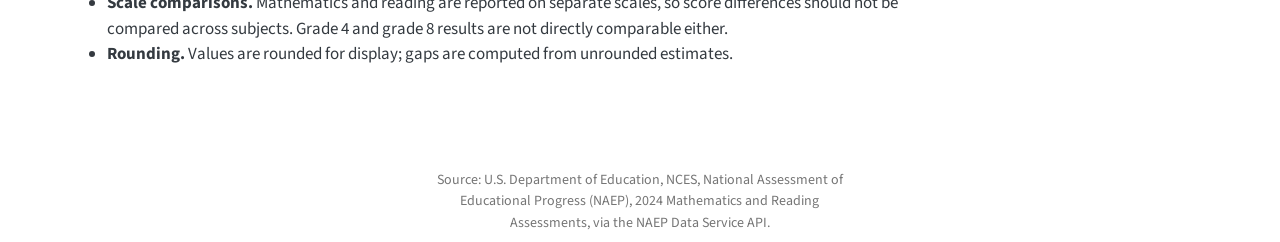
==== commit 652c11ac: "Built site for gh-pages" ====
--- a/about.html
+++ b/about.html
@@ -112,6 +112,10 @@
 <span class="menu-text">SES Composition</span></a>
   </li>  
   <li class="nav-item">
+    <a class="nav-link" href="./index-scores.html"> 
+<span class="menu-text">SES Index Scores</span></a>
+  </li>  
+  <li class="nav-item">
     <a class="nav-link" href="./data.html"> 
 <span class="menu-text">Data</span></a>
   </li>  
@@ -193,7 +197,7 @@
 </tr>
 <tr class="even">
 <td><code>variable</code></td>
-<td><code>SESCAT</code> (SES index, 3 components, categorized) at grade 4; <code>SESCATP</code> (SES index, 4 components, categorized) at grade 8; <code>TOTAL</code> (all students)</td>
+<td><code>SESCAT</code> (SES index, 3 components, categorized) at grade 4; <code>SESCATP</code> (SES index, 4 components, categorized) at grade 8; <code>SESCMP</code> (SES index, 3 components, scores 0–9) at grade 4; <code>SESCMPP</code> (SES index, 4 components, scores 0–12) at grade 8; <code>TOTAL</code> (all students)</td>
 </tr>
 <tr class="odd">
 <td><code>stattype</code></td>
@@ -218,7 +222,7 @@
 </ol></li>
 <li><strong>Grade 8:</strong> the <strong>4-component index</strong> (<code>SESCATP</code>, 12-point scale), which adds a fourth component, the highest level of parental education (student-reported). This version is available only at grades 8 and 12.</li>
 </ul>
-<p>Because the two grades use different versions of the index, SES group results are not directly comparable across grades. Index scores are grouped into Low, Middle, and High SES categories by NAEP. See the <a href="https://www.nationsreportcard.gov/dashboards/sesindex/">NAEP SES Index dashboard</a> and this <a href="https://www.nationsreportcard.gov/focus_on_naep/articles/#/ses">Focus on NAEP article</a> for details.</p>
+<p>Because the two grades use different versions of the index, SES group results are not directly comparable across grades. Index scores are grouped into Low, Middle, and High SES categories by NAEP. The <a href="./index-scores.html">SES Index Scores</a> page instead reports results at each index score (<code>SESCMP</code> at grade 4, <code>SESCMPP</code> at grade 8). On NAEP data files these point-scale variables are named <code>SES3VAL</code> and <code>SES4VAL</code>. See the <a href="https://www.nationsreportcard.gov/dashboards/sesindex/">NAEP SES Index dashboard</a> and this <a href="https://www.nationsreportcard.gov/focus_on_naep/articles/#/ses">Focus on NAEP article</a> for details.</p>
 </section>
 <section id="districts" class="level2">
 <h2 class="anchored" data-anchor-id="districts">Districts</h2>
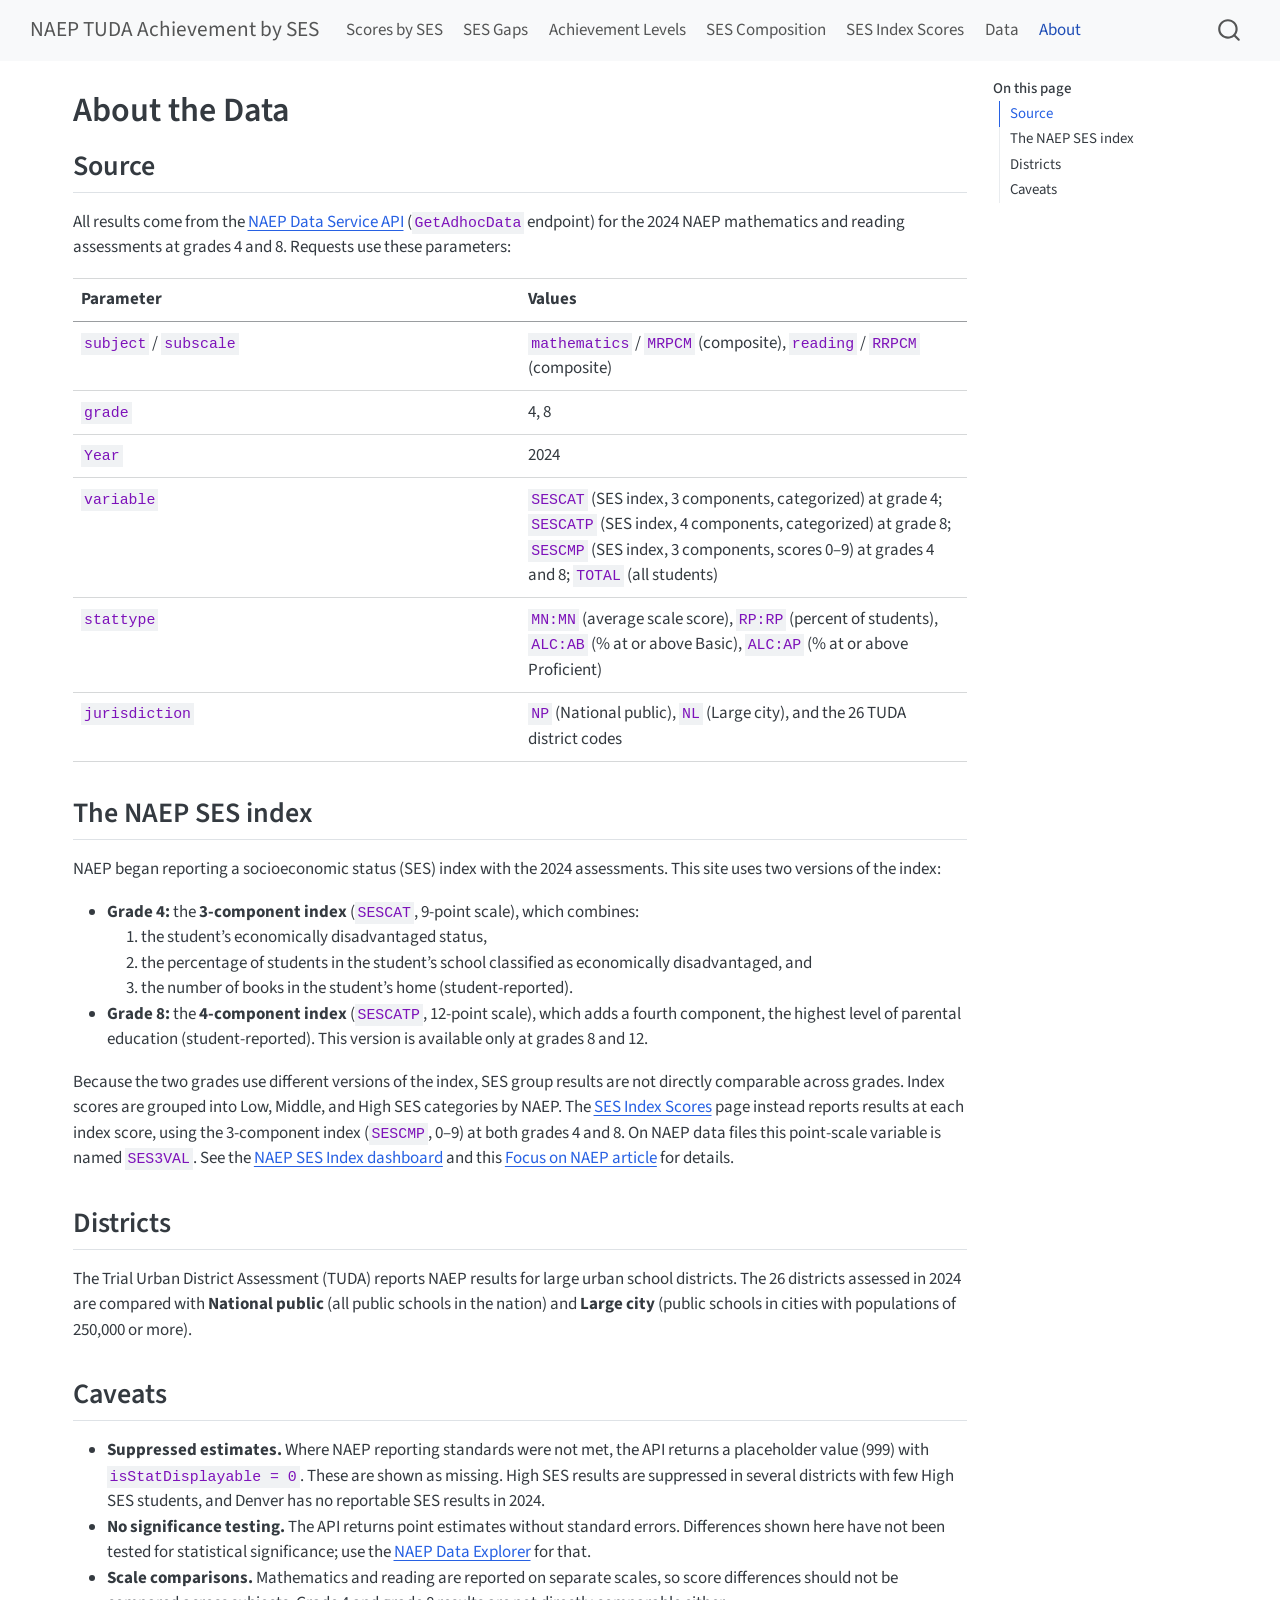
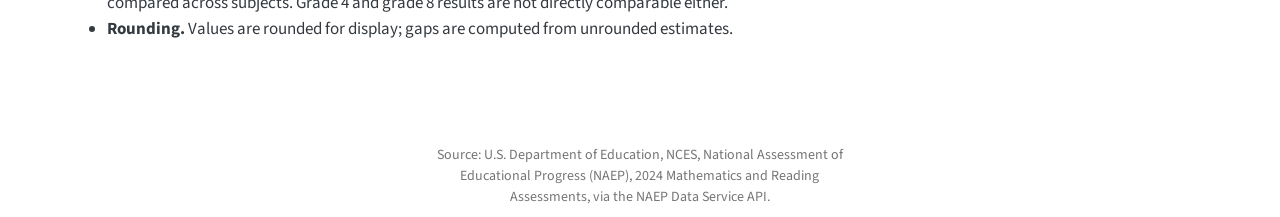
==== commit b598d341: "Built site for gh-pages" ====
--- a/about.html
+++ b/about.html
@@ -197,7 +197,7 @@
 </tr>
 <tr class="even">
 <td><code>variable</code></td>
-<td><code>SESCAT</code> (SES index, 3 components, categorized) at grade 4; <code>SESCATP</code> (SES index, 4 components, categorized) at grade 8; <code>SESCMP</code> (SES index, 3 components, scores 0–9) at grade 4; <code>SESCMPP</code> (SES index, 4 components, scores 0–12) at grade 8; <code>TOTAL</code> (all students)</td>
+<td><code>SESCAT</code> (SES index, 3 components, categorized) at grade 4; <code>SESCATP</code> (SES index, 4 components, categorized) at grade 8; <code>SESCMP</code> (SES index, 3 components, scores 0–9) at grades 4 and 8; <code>TOTAL</code> (all students)</td>
 </tr>
 <tr class="odd">
 <td><code>stattype</code></td>
@@ -222,7 +222,7 @@
 </ol></li>
 <li><strong>Grade 8:</strong> the <strong>4-component index</strong> (<code>SESCATP</code>, 12-point scale), which adds a fourth component, the highest level of parental education (student-reported). This version is available only at grades 8 and 12.</li>
 </ul>
-<p>Because the two grades use different versions of the index, SES group results are not directly comparable across grades. Index scores are grouped into Low, Middle, and High SES categories by NAEP. The <a href="./index-scores.html">SES Index Scores</a> page instead reports results at each index score (<code>SESCMP</code> at grade 4, <code>SESCMPP</code> at grade 8). On NAEP data files these point-scale variables are named <code>SES3VAL</code> and <code>SES4VAL</code>. See the <a href="https://www.nationsreportcard.gov/dashboards/sesindex/">NAEP SES Index dashboard</a> and this <a href="https://www.nationsreportcard.gov/focus_on_naep/articles/#/ses">Focus on NAEP article</a> for details.</p>
+<p>Because the two grades use different versions of the index, SES group results are not directly comparable across grades. Index scores are grouped into Low, Middle, and High SES categories by NAEP. The <a href="./index-scores.html">SES Index Scores</a> page instead reports results at each index score, using the 3-component index (<code>SESCMP</code>, 0–9) at both grades 4 and 8. On NAEP data files this point-scale variable is named <code>SES3VAL</code>. See the <a href="https://www.nationsreportcard.gov/dashboards/sesindex/">NAEP SES Index dashboard</a> and this <a href="https://www.nationsreportcard.gov/focus_on_naep/articles/#/ses">Focus on NAEP article</a> for details.</p>
 </section>
 <section id="districts" class="level2">
 <h2 class="anchored" data-anchor-id="districts">Districts</h2>
